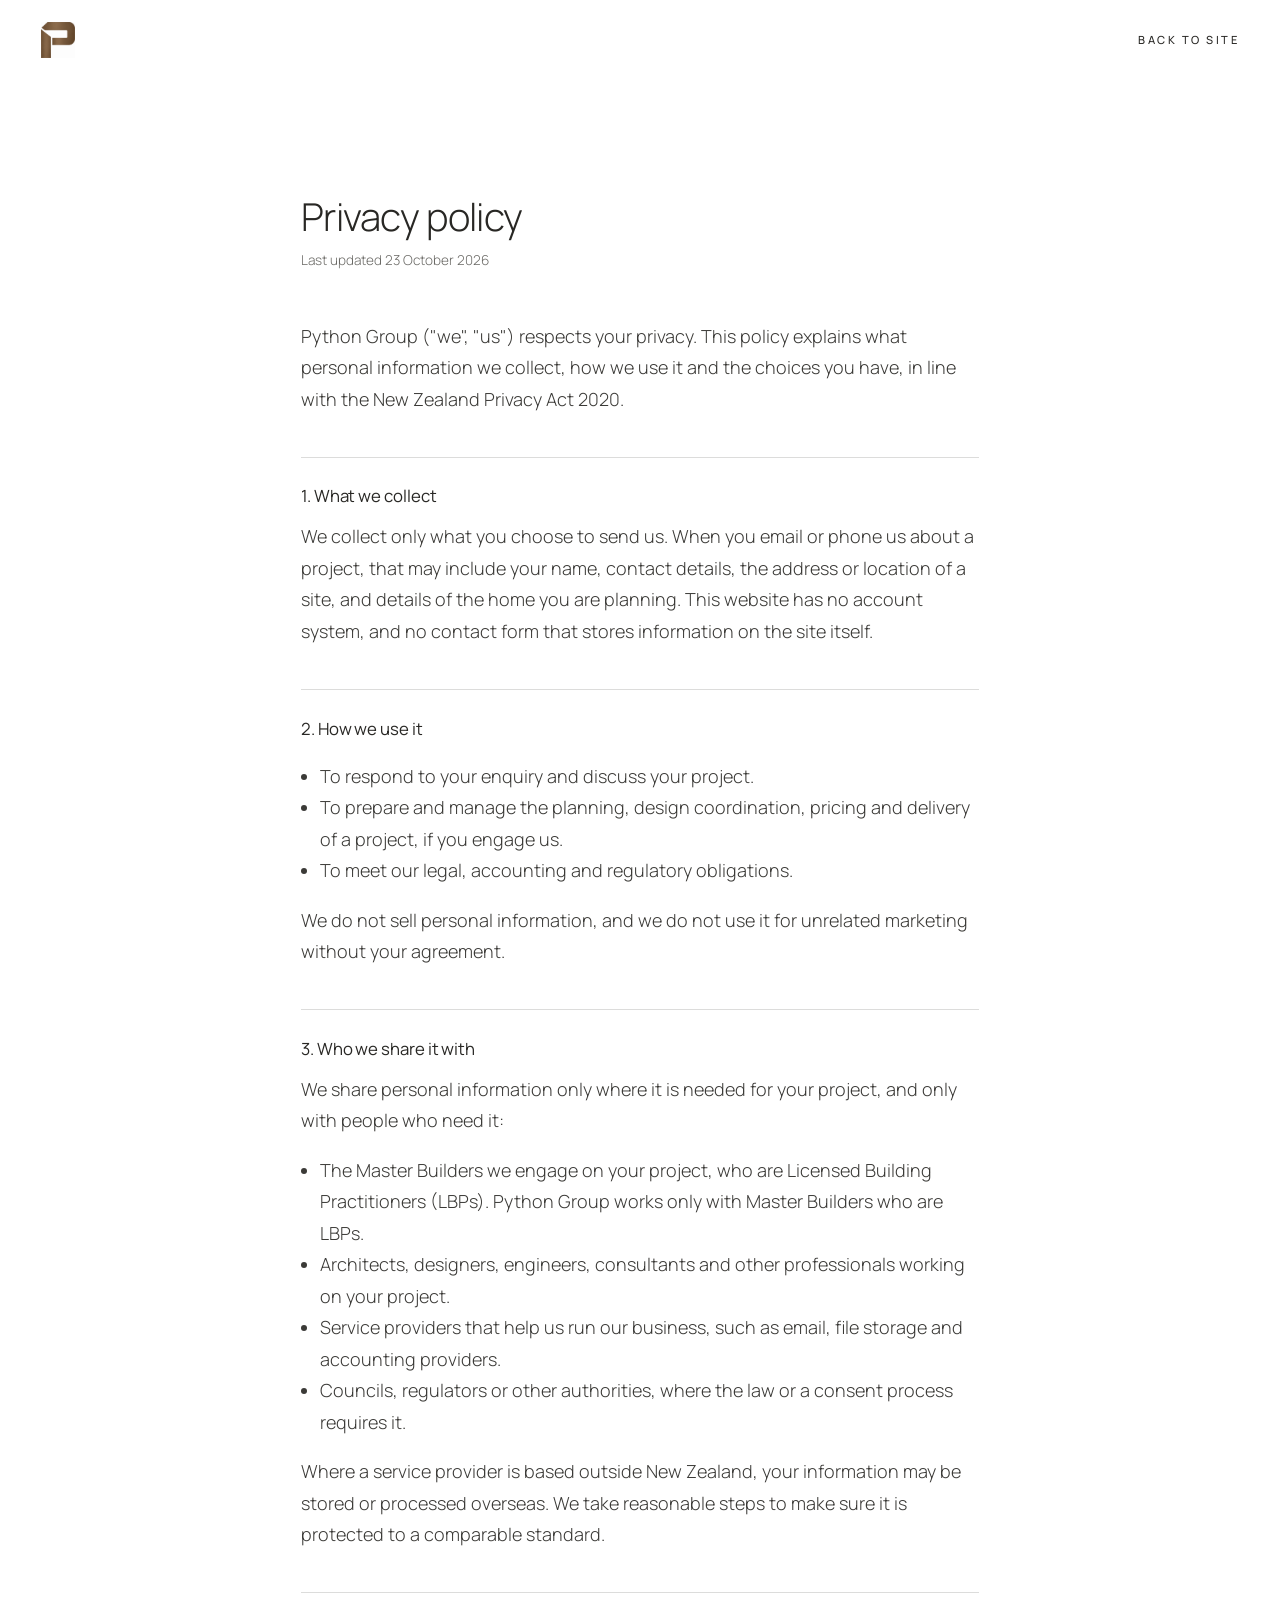
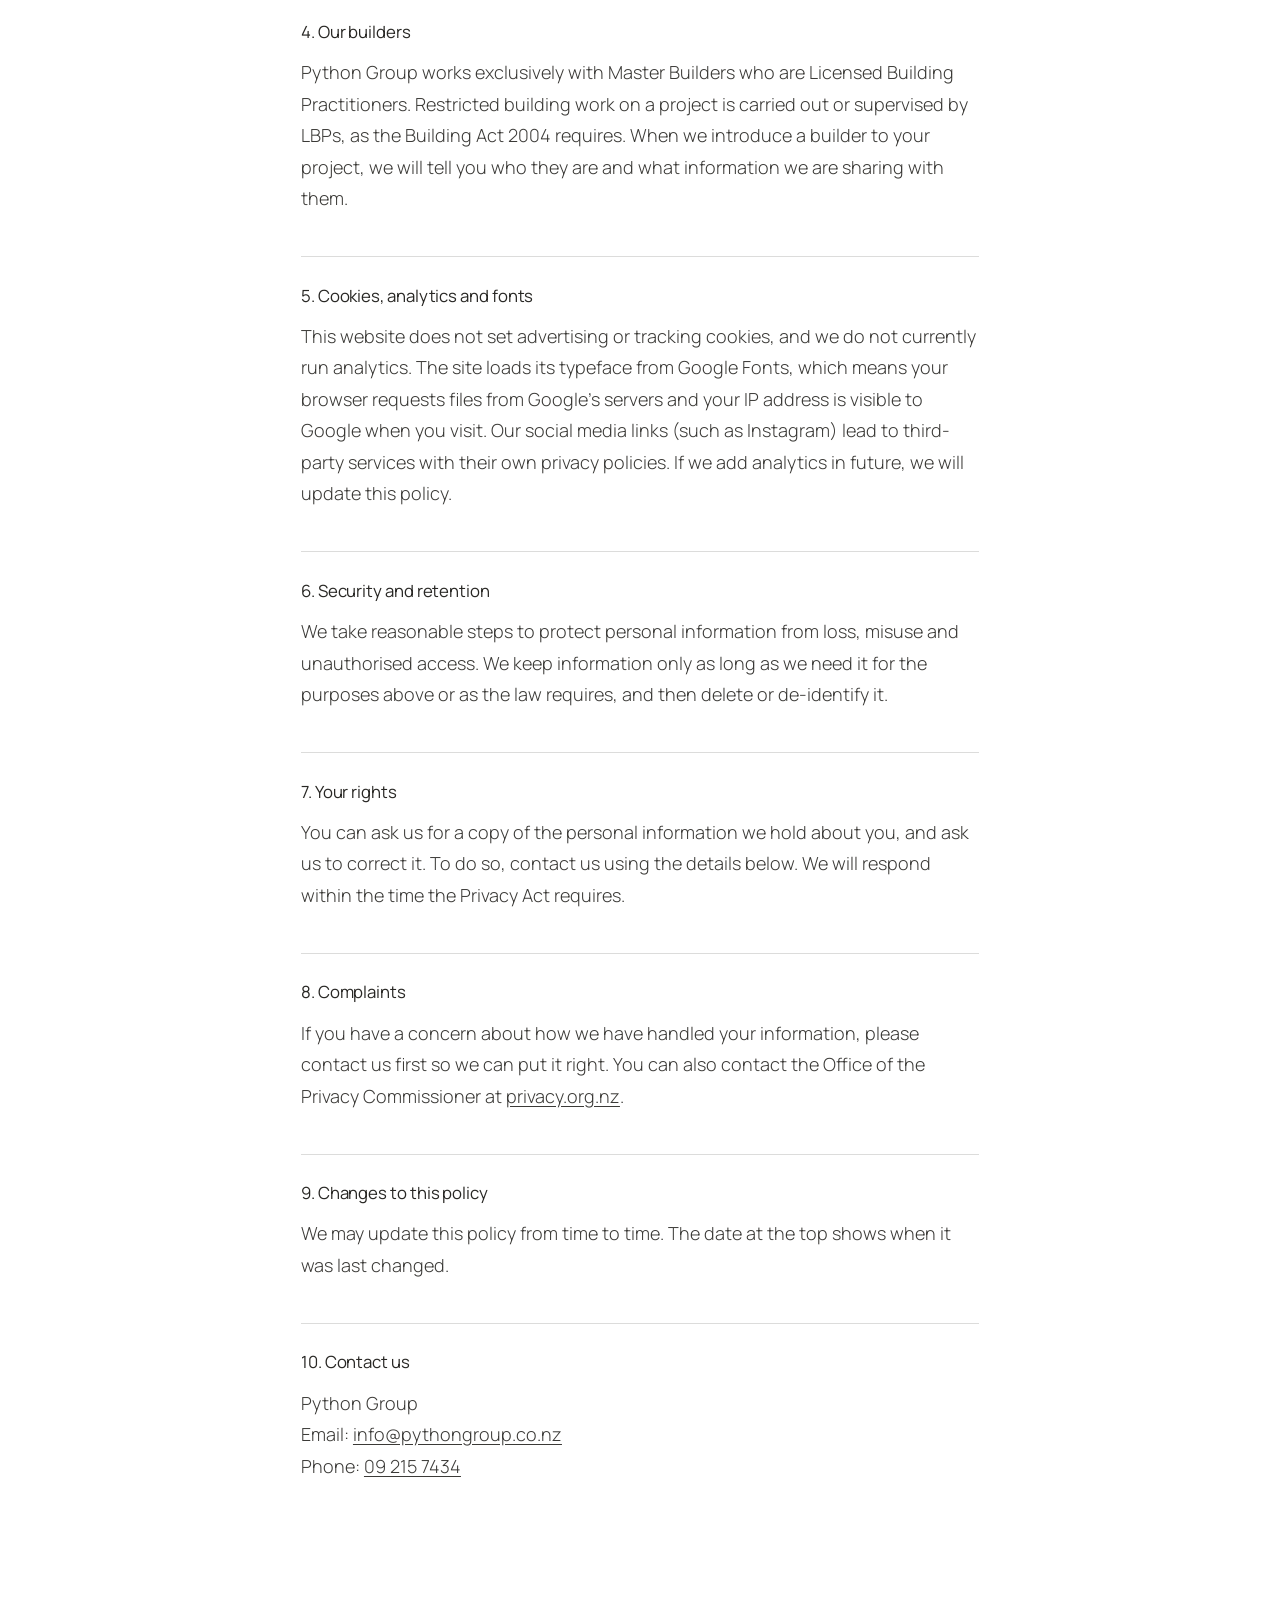
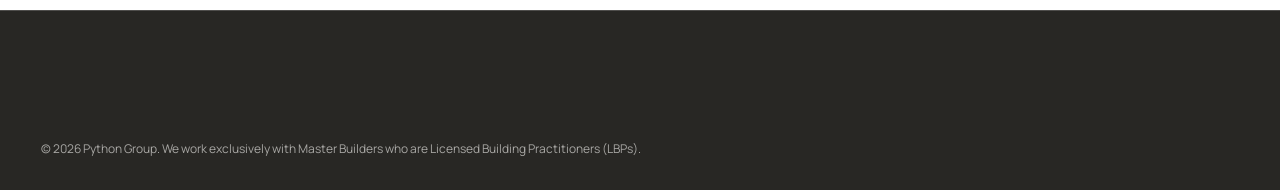
==== privacy.html @ bf7c06e8 "Add files via upload" ====
<!doctype html>
<html lang="en-NZ">
<head>
  <meta charset="utf-8">
  <meta name="viewport" content="width=device-width, initial-scale=1">
  <title>Privacy policy | Python Group</title>
  <meta name="description" content="How Python Group collects, uses and protects personal information.">
  <meta name="robots" content="index, follow">
  <link rel="canonical" href="https://pythongroup.co.nz/privacy">
  <link rel="icon" href="favicon.png">
  <link rel="preconnect" href="https://fonts.googleapis.com">
  <link rel="preconnect" href="https://fonts.gstatic.com" crossorigin>
  <link rel="stylesheet" href="https://fonts.googleapis.com/css2?family=Manrope:wght@300;400;500&display=swap">
  <link rel="stylesheet" href="styles.css">
</head>
<body>
  <header class="legal-head">
    <a href="/" aria-label="Python Group, home"><img src="symbol.png" alt="" width="360" height="382"></a>
    <a href="/">Back to site</a>
  </header>
  <main class="legal" id="main">
    <h1>Privacy policy</h1>
    <p class="legal__meta">Last updated 23 October 2026</p>

    <p>Python Group ("we", "us") respects your privacy. This policy explains what personal information we collect, how we use it and the choices you have, in line with the New Zealand Privacy Act 2020.</p>

    <h2>1. What we collect</h2>
    <p>We collect only what you choose to send us. When you email or phone us about a project, that may include your name, contact details, the address or location of a site, and details of the home you are planning. This website has no account system, and no contact form that stores information on the site itself.</p>

    <h2>2. How we use it</h2>
    <ul>
      <li>To respond to your enquiry and discuss your project.</li>
      <li>To prepare and manage the planning, design coordination, pricing and delivery of a project, if you engage us.</li>
      <li>To meet our legal, accounting and regulatory obligations.</li>
    </ul>
    <p>We do not sell personal information, and we do not use it for unrelated marketing without your agreement.</p>

    <h2>3. Who we share it with</h2>
    <p>We share personal information only where it is needed for your project, and only with people who need it:</p>
    <ul>
      <li>The Master Builders we engage on your project, who are Licensed Building Practitioners (LBPs). Python Group works only with Master Builders who are LBPs.</li>
      <li>Architects, designers, engineers, consultants and other professionals working on your project.</li>
      <li>Service providers that help us run our business, such as email, file storage and accounting providers.</li>
      <li>Councils, regulators or other authorities, where the law or a consent process requires it.</li>
    </ul>
    <p>Where a service provider is based outside New Zealand, your information may be stored or processed overseas. We take reasonable steps to make sure it is protected to a comparable standard.</p>

    <h2>4. Our builders</h2>
    <p>Python Group works exclusively with Master Builders who are Licensed Building Practitioners. Restricted building work on a project is carried out or supervised by LBPs, as the Building Act 2004 requires. When we introduce a builder to your project, we will tell you who they are and what information we are sharing with them.</p>

    <h2>5. Cookies, analytics and fonts</h2>
    <p>This website does not set advertising or tracking cookies, and we do not currently run analytics. The site loads its typeface from Google Fonts, which means your browser requests files from Google's servers and your IP address is visible to Google when you visit. Our social media links (such as Instagram) lead to third-party services with their own privacy policies. If we add analytics in future, we will update this policy.</p>

    <h2>6. Security and retention</h2>
    <p>We take reasonable steps to protect personal information from loss, misuse and unauthorised access. We keep information only as long as we need it for the purposes above or as the law requires, and then delete or de-identify it.</p>

    <h2>7. Your rights</h2>
    <p>You can ask us for a copy of the personal information we hold about you, and ask us to correct it. To do so, contact us using the details below. We will respond within the time the Privacy Act requires.</p>

    <h2>8. Complaints</h2>
    <p>If you have a concern about how we have handled your information, please contact us first so we can put it right. You can also contact the Office of the Privacy Commissioner at <a href="https://www.privacy.org.nz" rel="noopener">privacy.org.nz</a>.</p>

    <h2>9. Changes to this policy</h2>
    <p>We may update this policy from time to time. The date at the top shows when it was last changed.</p>

    <h2>10. Contact us</h2>
    <p>Python Group<br>Email: <a href="mailto:info@pythongroup.co.nz">info@pythongroup.co.nz</a><br>Phone: <a href="tel:+6492157434">09 215 7434</a></p>
  </main>
  <footer class="site-footer dark">
    <div class="wrap">
      <p class="site-footer__legal" style="border-top:0">© 2026 Python Group. We work exclusively with Master Builders who are Licensed Building Practitioners (LBPs).</p>
    </div>
  </footer>
</body>
</html>
---- styles.css ----
/* ==========================================================================
   Python Group — homepage
   Art direction: white gallery mat, hairline architecture, bronze used sparingly,
   charcoal for the dark passages. One family (Manrope), three weights.
   ========================================================================== */

/* 1. Tokens ---------------------------------------------------------------- */
@property --intro-s { syntax: '<number>'; inherits: true; initial-value: 1; }

:root {
  --bronze: #765B40;
  --white: #FFFFFF;
  --charcoal: #282724;
  --grey: #A8A7A4;            /* decoration + text on charcoal only */
  --ink-2: #6A6965;           /* secondary text on white (5.4:1) */
  --ink-3: #8D8C88;           /* large inactive type on white (3.4:1) */
  --hair: rgba(40, 39, 36, .16);
  --hair-dark: rgba(255, 255, 255, .18);

  --font: 'Manrope', Arial, 'Helvetica Neue', sans-serif;

  --g: clamp(20px, 3.2vw, 56px);          /* page gutter */
  --cg: clamp(12px, 1.6vw, 28px);         /* column gap */
  --hh: 72px;                             /* header height */
  --sec: clamp(96px, 14vw, 220px);        /* section rhythm */

  --ease: cubic-bezier(.16, .84, .24, 1);
  --ease-io: cubic-bezier(.76, 0, .24, 1);
}

@media (max-width: 720px) { :root { --hh: 64px; } }

/* 2. Base ------------------------------------------------------------------ */
*, *::before, *::after { box-sizing: border-box; }
html { -webkit-text-size-adjust: 100%; scroll-padding-top: var(--hh); }
@media (prefers-reduced-motion: no-preference) { html { scroll-behavior: smooth; } }
html.menu-open, html.intro-lock { overflow: hidden; }

body {
  margin: 0;
  background: var(--white);
  color: var(--charcoal);
  font-family: var(--font);
  font-weight: 400;
  font-size: clamp(16px, 1.05vw + 8px, 18px);
  line-height: 1.6;
  -webkit-font-smoothing: antialiased;
  text-rendering: optimizeLegibility;
  overflow-x: hidden;
}

img { display: block; max-width: 100%; height: auto; }
a { color: inherit; text-decoration: none; }
h1, h2, h3, p, ol, dl, dd, figure { margin: 0; padding: 0; }
ol { list-style: none; }
button { font: inherit; color: inherit; background: none; border: 0; padding: 0; cursor: pointer; }

:focus-visible { outline: 2px solid var(--bronze); outline-offset: 4px; }
.dark :focus-visible, .menu :focus-visible, .intro :focus-visible { outline-color: var(--white); }

.skip {
  position: fixed; left: var(--g); top: -80px; z-index: 300;
  background: var(--charcoal); color: var(--white); padding: .7rem 1rem; font-size: .85rem;
}
.skip:focus { top: 12px; }

.wrap { padding-inline: var(--g); }
.grid { display: grid; grid-template-columns: repeat(12, minmax(0, 1fr)); column-gap: var(--cg); }

.dark { background: var(--charcoal); color: var(--white); }

/* 3. Type ------------------------------------------------------------------ */
.label {
  font-size: .7rem; font-weight: 500; letter-spacing: .24em; text-transform: uppercase;
  color: var(--ink-2); display: flex; gap: 1.1em; align-items: baseline;
}
.label span { color: var(--bronze); }
.dark .label { color: var(--grey); }
.dark .label span { color: var(--white); }

.display {
  font-weight: 300; letter-spacing: -.018em; line-height: 1.14;
  font-size: clamp(1.7rem, 2.7vw, 3rem);
}
.display--sm { font-size: clamp(1.45rem, 2.1vw, 2.3rem); line-height: 1.18; letter-spacing: -.014em; }
.display--xl { font-size: clamp(2rem, 3.8vw, 4.2rem); line-height: 1.08; letter-spacing: -.02em; }

/* Masked line reveal. Lines are authored in markup for considered breaks. */
.ln { display: block; overflow: hidden; padding-bottom: .14em; margin-bottom: -.14em; }
.ln > span { display: block; }
.ln--indent { padding-left: clamp(0px, 7vw, 8.5rem); }

.link-quiet, .link-arrow {
  font-size: .7rem; font-weight: 500; letter-spacing: .22em; text-transform: uppercase;
  background: linear-gradient(currentColor, currentColor) 0 100% / 0 1px no-repeat;
  padding-bottom: .35em; transition: background-size .6s var(--ease);
}
.link-quiet:hover, .link-arrow:hover { background-size: 100% 1px; }
.link-arrow::after { content: '\2192'; margin-left: .9em; display: inline-block; transition: transform .5s var(--ease); }
.link-arrow:hover::after { transform: translateX(6px); }

/* Placeholders: unmistakable, easy to find and remove */
.ph { font-size: .8rem; line-height: 1.5; color: var(--bronze); }
.ph b {
  font-size: .62rem; font-weight: 500; letter-spacing: .16em; text-transform: uppercase;
  border: 1px dashed currentColor; padding: .15em .55em; margin-right: .7em; white-space: nowrap;
}
.dark .ph { color: var(--grey); }

/* 4. Opening sequence ------------------------------------------------------ */
.intro { display: none; }
.is-intro .intro {
  display: grid; place-items: center; position: fixed; inset: 0; z-index: 200;
  background: var(--white); clip-path: inset(0);
}
.intro__mark {
  height: clamp(64px, 9vw, 96px); width: auto; mix-blend-mode: multiply;
  opacity: 0; transform: translateY(14px);
  animation: intro-in 1.1s .15s var(--ease) forwards;
}
.intro__line {
  position: absolute; left: 50%; top: calc(50% + clamp(62px, 7vw, 88px));
  width: min(180px, 34vw); height: 1px; background: var(--bronze);
  transform: translateX(-50%) scaleX(0);
  animation: intro-line 1.3s .35s var(--ease-io) forwards;
}
.intro.is-leaving { clip-path: inset(0 0 100% 0); transition: clip-path 1.15s var(--ease-io); }
@keyframes intro-in { to { opacity: 1; transform: none; } }
@keyframes intro-line { to { transform: translateX(-50%) scaleX(1); } }

/* 5. Header + menu --------------------------------------------------------- */
.site-header {
  position: fixed; inset: 0 0 auto 0; z-index: 100; height: var(--hh);
  display: grid; grid-template-columns: auto 1fr auto; align-items: center; column-gap: clamp(20px, 3vw, 48px);
  padding-inline: var(--g); background: var(--white);
  border-bottom: 1px solid transparent;
  transition: transform .7s var(--ease), border-color .4s;
}
.site-header.is-scrolled { border-bottom-color: var(--hair); }
.site-header.is-hidden { transform: translateY(-100%); }
.has-motion:not(.hero-ready) .site-header { transform: translateY(-100%); }

.site-header__brand img { height: 36px; width: auto; mix-blend-mode: multiply; }
.site-header__descriptor {
  font-size: .7rem; font-weight: 500; letter-spacing: .24em; text-transform: uppercase; color: var(--ink-2);
}
.site-header__actions { display: flex; align-items: center; gap: clamp(20px, 3vw, 44px); }

.menu-toggle { display: inline-flex; align-items: center; gap: .9rem; padding: .6rem 0; }
.menu-toggle__label { font-size: .7rem; font-weight: 500; letter-spacing: .24em; text-transform: uppercase; }
.menu-toggle__bars { position: relative; width: 26px; height: 10px; }
.menu-toggle__bars i {
  position: absolute; left: 0; width: 100%; height: 1px; background: currentColor;
  transition: transform .6s var(--ease), top .6s var(--ease);
}
.menu-toggle__bars i:first-child { top: 0; }
.menu-toggle__bars i:last-child { top: 9px; }
.menu-open .menu-toggle__bars i:first-child { top: 4px; transform: rotate(45deg); }
.menu-open .menu-toggle__bars i:last-child { top: 4px; transform: rotate(-45deg); }

@media (max-width: 720px) {
  .site-header { grid-template-columns: 1fr auto; }
  .site-header__descriptor { display: none; }
  .site-header__brand img { height: 32px; }
}
@media (max-width: 440px) { .site-header__actions .link-quiet { display: none; } }

.menu {
  position: fixed; inset: var(--hh) 0 0 0; z-index: 90;
  background: var(--charcoal); color: var(--white);
  clip-path: inset(0 0 100% 0); visibility: hidden;
  transition: clip-path .95s var(--ease-io), visibility 0s .95s;
  overflow-y: auto;
}
.menu-open .menu { clip-path: inset(0); visibility: visible; transition: clip-path .95s var(--ease-io), visibility 0s; }
.menu__inner {
  min-height: 100%; padding: clamp(28px, 6vh, 72px) var(--g) clamp(28px, 5vh, 56px);
  display: grid; grid-template-columns: minmax(0, 1fr); column-gap: clamp(32px, 6vw, 120px);
}
.menu__main { display: flex; flex-direction: column; justify-content: space-between; gap: 3rem; min-height: 100%; }
.menu__preview { display: none; }
@media (min-width: 900px) {
  .menu__inner { grid-template-columns: minmax(0, 1.5fr) minmax(0, .8fr); }
  .menu__preview {
    display: block; position: sticky; top: 0; align-self: start; overflow: hidden; background: #1d1c1a;
    height: min(calc(100svh - var(--hh) - 8rem), 640px); margin-top: .4rem;
  }
  .menu__preview img {
    position: absolute; inset: 0; width: 100%; height: 100%; object-fit: cover;
    clip-path: inset(0 0 100% 0); transform: scale(1.14);
    transition: clip-path 1s var(--ease-io), transform 1.6s var(--ease);
  }
  .menu__preview img.is-active { clip-path: inset(0); transform: scale(1); z-index: 1; }
  .menu__nav a { transition: transform .9s var(--ease), color .4s, padding-left .6s var(--ease), opacity .4s; }
  .menu__nav:hover a:not(:hover):not(:focus-visible) { opacity: .38; }
}
.menu__nav li { overflow: hidden; border-top: 1px solid var(--hair-dark); }
.menu__nav li:last-child { border-bottom: 1px solid var(--hair-dark); }
.menu__nav a {
  display: flex; align-items: baseline; gap: clamp(16px, 3vw, 48px);
  font-weight: 300; letter-spacing: -.015em; line-height: 1.2;
  font-size: clamp(1.35rem, 2.5vw, 2.5rem); padding: .32em 0;
  transform: translateY(105%); transition: transform .9s var(--ease), color .4s, padding-left .6s var(--ease);
}
.menu-open .menu__nav a { transform: none; }
.menu-open .menu__nav li:nth-child(1) a { transition-delay: .25s, 0s, 0s; }
.menu-open .menu__nav li:nth-child(2) a { transition-delay: .31s, 0s, 0s; }
.menu-open .menu__nav li:nth-child(3) a { transition-delay: .37s, 0s, 0s; }
.menu-open .menu__nav li:nth-child(4) a { transition-delay: .43s, 0s, 0s; }
.menu-open .menu__nav li:nth-child(5) a { transition-delay: .49s, 0s, 0s; }
.menu-open .menu__nav li:nth-child(6) a { transition-delay: .55s, 0s, 0s; }
.menu__nav a span { font-size: .7rem; letter-spacing: .24em; color: var(--grey); font-weight: 500; min-width: 2.4em; }
@media (hover: hover) {
  .menu__nav a:hover { padding-left: clamp(8px, 1.5vw, 24px); }
}
.menu__foot { display: flex; justify-content: space-between; align-items: flex-end; gap: 2rem; flex-wrap: wrap; }
.menu__tag { font-weight: 400; font-size: 1.1rem; letter-spacing: -.01em; }
.menu__meta { font-size: .85rem; color: var(--grey); }

/* 6. Hero ------------------------------------------------------------------ */
.hero { position: relative; height: 100svh; min-height: 560px; }
.hero__frame {
  --in: var(--g);
  position: absolute; inset: var(--hh) 0 0 0; overflow: hidden;
  clip-path: inset(var(--in));
  background: var(--charcoal);
}
.has-motion:not(.hero-ready) .hero__frame { clip-path: inset(calc(var(--in) + 14svh) var(--in) var(--in)); }
.has-motion:not(.hero-settled) .hero__frame { transition: clip-path 1.9s var(--ease-io); }

.hero__media { position: absolute; inset: -6% 0; }
.hero__media img {
  width: 100%; height: 100%; object-fit: cover; object-position: 50% 50%;
  transform: translate3d(var(--mx, 0px), calc(var(--ty, 0px) + var(--my, 0px)), 0) scale(calc(var(--sc, 1.04) * var(--intro-s)));
  will-change: transform;
}
html { --intro-s: 1; }
html.has-motion:not(.hero-ready) { --intro-s: 1.18; }
html.has-motion { transition: --intro-s 3s var(--ease); }

.hero__shade {
  position: absolute; inset: 0; pointer-events: none;
  background: linear-gradient(to top, rgba(26, 25, 23, .62) 0%, rgba(26, 25, 23, .22) 38%, rgba(26, 25, 23, 0) 62%);
}
.hero__content {
  position: absolute; z-index: 2; color: var(--white);
  left: calc(var(--g) + clamp(20px, 3vw, 48px)); right: calc(var(--g) + clamp(20px, 3vw, 48px));
  bottom: calc(var(--g) + clamp(20px, 3.4vw, 52px));
  display: flex; justify-content: space-between; align-items: flex-end; gap: 2rem;
}
.hero__title {
  font-weight: 300; letter-spacing: -.02em; line-height: 1.08;
  font-size: clamp(1.9rem, 3.7vw, 4.1rem);
}
.hero__title .ln--indent { padding-left: clamp(0px, 4vw, 5rem); }
.hero__aside { font-size: .82rem; line-height: 1.55; text-align: right; flex: none; max-width: 22ch; padding-bottom: .6rem; }
.hero__note { margin-top: .6rem; font-size: .68rem; letter-spacing: .14em; text-transform: uppercase; opacity: .7; font-weight: 500; }
.hero__scroll { display: block; width: 1px; height: 54px; margin: 1.4rem 0 0 auto; background: rgba(255, 255, 255, .35); position: relative; overflow: hidden; }
.hero__scroll::after { content: ''; position: absolute; inset: 0; background: var(--white); transform: translateY(-100%); animation: scroll-cue 2.4s var(--ease-io) infinite; }
@keyframes scroll-cue { 0% { transform: translateY(-100%); } 55% { transform: translateY(0); } 100% { transform: translateY(100%); } }

.has-motion .hero__title .ln > span { transform: translateY(112%); transition: transform 1.3s var(--ease) calc(.55s + var(--i, 0) * .14s); }
.has-motion.hero-ready .hero__title .ln > span { transform: none; }
.has-motion .hero__aside { opacity: 0; transform: translateY(14px); }
.has-motion.hero-ready .hero__aside { opacity: 1; transform: none; transition: opacity 1.2s 1.3s var(--ease), transform 1.2s 1.3s var(--ease); }

@media (max-width: 720px) {
  .hero__content { flex-direction: column; align-items: flex-start; gap: 1.4rem; }
  .hero__aside { text-align: left; max-width: none; padding: 0; }
  .hero__scroll { display: none; }
  .hero__media img { object-position: 12% 50%; }
  .hero__title { font-size: clamp(1.9rem, 8vw, 2.9rem); }
  .hero__title .ln--indent { padding-left: 1.1em; }
}

/* 7. Statement ------------------------------------------------------------- */
.statement { padding-block: var(--sec) calc(var(--sec) * .55); }
.statement__label { grid-column: 1 / 4; padding-top: .9rem; }
.statement__text {
  grid-column: 4 / 13;
  font-weight: 300; letter-spacing: -.012em; line-height: 1.34;
  font-size: clamp(1.3rem, 2.15vw, 2.4rem);
}
.statement__foot {
  grid-column: 4 / 13; margin-top: clamp(40px, 6vw, 96px);
  display: flex; justify-content: space-between; align-items: flex-end; gap: 2rem;
  border-top: 1px solid var(--hair); padding-top: 1.6rem;
  font-size: .95rem; color: var(--ink-2);
}
.has-motion .statement__text .w { opacity: .14; transition: opacity .5s var(--ease); }
.has-motion .statement__text .w.on { opacity: 1; }

@media (max-width: 899px) {
  .statement__label, .statement__text, .statement__foot { grid-column: 1 / -1; }
  .statement__label { margin-bottom: 2rem; }
}

/* 8. Principles ------------------------------------------------------------ */
.principles { padding-bottom: var(--sec); }
.principles__list { grid-column: 1 / 7; }
.principles__media { grid-column: 8 / 13; }

.pr { min-height: 72svh; display: flex; flex-direction: column; justify-content: center; border-top: 1px solid var(--hair); padding-block: 3rem; }
.pr:last-child { border-bottom: 1px solid var(--hair); }
.pr__n { font-size: .7rem; font-weight: 500; letter-spacing: .24em; color: var(--bronze); margin-bottom: 1.4rem; }
.pr__title {
  font-weight: 300; letter-spacing: -.015em; line-height: 1.2; font-size: clamp(1.35rem, 2.1vw, 2.3rem);
  transition: color .7s var(--ease);
}
.js .pr .pr__title { color: var(--ink-3); }
.js .pr.is-active .pr__title { color: var(--charcoal); }
.pr__copy { margin-top: 1.4rem; max-width: 34ch; color: var(--ink-2); }
.pr__inline { display: none; }

.principles__sticky {
  position: sticky; top: calc(var(--hh) + var(--g));
  height: calc(100svh - var(--hh) - var(--g) * 2); min-height: 420px;
  display: flex; flex-direction: column; gap: 1rem;
}
.principles__stack { position: relative; flex: 1; overflow: hidden; background: var(--charcoal); }
.principles__stack img {
  position: absolute; inset: 0; width: 100%; height: 100%; object-fit: cover;
  clip-path: inset(0 0 100% 0); transform: scale(1.12);
  transition: clip-path 1.2s var(--ease-io), transform 1.8s var(--ease);
}
.principles__stack img.is-active { clip-path: inset(0); transform: scale(1); z-index: 1; }
.principles__stack img[data-pr-img="0"] { object-position: 52% 50%; }
.principles__cap { font-size: .72rem; letter-spacing: .16em; font-weight: 500; text-transform: uppercase; color: var(--ink-2); display: flex; justify-content: space-between; }
.principles__cap em { font-style: normal; letter-spacing: .14em; }
.principles__cap b { font-weight: 500; }
.principles__cap span { color: var(--bronze); }

@media (max-width: 899px) {
  .principles__list { grid-column: 1 / -1; }
  .principles__media { display: none; }
  .pr { min-height: 0; padding-block: 2.4rem 2.8rem; }
  .js .pr .pr__title { color: var(--charcoal); }
  .pr__inline { display: block; margin-top: 2rem; aspect-ratio: 5 / 4; overflow: hidden; }
  .pr__inline img { width: 100%; height: 100%; object-fit: cover; }
}

/* 9. Full-bleed band ------------------------------------------------------- */
.band { position: relative; height: 100svh; min-height: 520px; overflow: hidden; background: var(--charcoal); color: var(--white); }
.band__media { position: absolute; inset: -10% 0; transform: translate3d(0, var(--ty, 0px), 0); will-change: transform; }
.band__media img { width: 100%; height: 100%; object-fit: cover; object-position: 50% 45%; }
.band__fade { position: absolute; inset: auto 0 0 0; height: 34%; background: linear-gradient(to top, var(--charcoal), rgba(40, 39, 36, 0)); pointer-events: none; }
.band::before { content: ''; position: absolute; inset: 0; background: linear-gradient(to right, rgba(26, 25, 23, .5), rgba(26, 25, 23, 0) 60%); pointer-events: none; z-index: 1; }
.band__content { position: absolute; z-index: 2; inset: auto 0 clamp(36px, 6vw, 88px) 0; display: flex; justify-content: space-between; align-items: flex-end; gap: 2rem; }
.band__line { font-weight: 300; letter-spacing: -.016em; line-height: 1.12; font-size: clamp(1.5rem, 2.7vw, 3rem); }
.band__cap { font-size: .68rem; letter-spacing: .14em; text-transform: uppercase; font-weight: 500; opacity: .75; white-space: nowrap; padding-bottom: .8rem; }
@media (max-width: 720px) { .band__content { flex-direction: column; align-items: flex-start; gap: 1rem; } .band__cap { padding: 0; } }

/* 10. Services ------------------------------------------------------------- */
.services { padding-block: calc(var(--sec) * .8) var(--sec); }
.services__head { margin-bottom: clamp(56px, 9vw, 150px); }
.services__head .label { grid-column: 1 / 4; padding-top: 1rem; }
.services__head .display { grid-column: 4 / 13; }

.services__body { align-items: start; row-gap: 5rem; }
.svc--a { grid-column: 1 / 8; }
.svc--b { grid-column: 9 / 13; margin-top: clamp(80px, 16vw, 260px); }

.svc__fig { position: relative; overflow: hidden; background: #1d1c1a; }
.svc--a .svc__fig { aspect-ratio: 5 / 4; }
.svc--b .svc__fig { aspect-ratio: 4 / 5; }
.reveal__inner { position: absolute; inset: -7% 0; transform: translate3d(0, var(--ty, 0px), 0); will-change: transform; }
.reveal__inner img { width: 100%; height: 100%; object-fit: cover; transition: transform 1.6s var(--ease); }
.svc--a .reveal__inner img { object-position: 50% 40%; }

.svc__text { margin-top: 1.8rem; max-width: 40ch; }
.svc__n { font-size: .7rem; font-weight: 500; letter-spacing: .24em; color: var(--grey); }
.svc__text h3 { margin: .9rem 0 .9rem; font-weight: 300; letter-spacing: -.012em; line-height: 1.2; font-size: clamp(1.25rem, 1.7vw, 1.8rem); }
.svc__text > p:not(.svc__n):not(.ph) { color: #D6D5D2; }
.svc__text .ph { margin-top: 1.2rem; }

@media (hover: hover) { .svc__fig:hover .reveal__inner img { transform: scale(1.045); } }

@media (max-width: 899px) {
  .services__head .label, .services__head .display { grid-column: 1 / -1; }
  .services__head .label { margin-bottom: 2rem; }
  .svc--a, .svc--b { grid-column: 1 / -1; }
  .svc--b { margin-top: 0; width: 84%; margin-left: auto; }
}

/* 11. Horizontal sequence -------------------------------------------------- */
.seq { background: var(--white); }
.seq__sticky { position: relative; }
.seq__scroller { overflow-x: auto; overscroll-behavior-x: contain; scroll-snap-type: x proximity; scroll-padding-inline: var(--g); padding-block: var(--sec); scrollbar-width: none; }
.seq__scroller::-webkit-scrollbar { display: none; }
.seq__track { display: flex; align-items: flex-end; gap: clamp(24px, 4vw, 72px); padding-inline: var(--g); width: max-content; }

.seq__intro { width: min(86vw, 560px); flex: none; align-self: center; scroll-snap-align: start; }
.seq__intro .display { margin: 2rem 0 1.8rem; font-size: clamp(1.6rem, 2.6vw, 2.9rem); }
.seq__lede { max-width: 32ch; color: var(--ink-2); }
.seq__intro .ph { margin-top: 1.8rem; max-width: 40ch; }
.seq__hint { margin-top: 2.6rem; font-size: .72rem; letter-spacing: .2em; text-transform: uppercase; font-weight: 500; display: flex; align-items: center; gap: 1rem; color: var(--ink-2); }
.seq__hint i { width: 56px; height: 1px; background: currentColor; }

.frame { --fh: clamp(300px, 60svh, 640px); flex: none; height: auto; scroll-snap-align: center; }
.frame img { height: var(--fh); width: auto; aspect-ratio: var(--ar); object-fit: cover; }
.frame--wide { --fh: clamp(150px, 28svh, 300px); align-self: center; }
.frame:nth-of-type(2) { margin-bottom: clamp(0px, 10svh, 120px); }
.frame:nth-of-type(4) { margin-bottom: clamp(0px, 14svh, 160px); }
.frame figcaption { margin-top: 1rem; display: flex; gap: 1.1rem; font-size: .85rem; color: var(--ink-2); }
.frame figcaption span { color: var(--bronze); font-weight: 500; min-width: 1.4em; }

.seq__outro { width: min(78vw, 420px); flex: none; align-self: center; scroll-snap-align: end; }
.seq__note { font-size: .9rem; color: var(--ink-2); border-top: 1px solid var(--hair); padding-top: 1.2rem; }

.seq__progress { display: none; }

/* Pinned (desktop, motion allowed): vertical scroll drives horizontal travel */
.seq.is-pinned .seq__sticky { position: sticky; top: 0; height: 100svh; overflow: hidden; display: flex; align-items: center; }
.seq.is-pinned .seq__scroller { overflow: hidden; width: 100%; padding-block: calc(var(--hh) + 2rem) 3rem; }
.seq.is-pinned .seq__track { will-change: transform; }
.seq.is-pinned .seq__progress { display: block; position: absolute; left: var(--g); right: var(--g); bottom: clamp(20px, 4svh, 40px); height: 1px; background: var(--hair); }
.seq__progress i { display: block; height: 100%; background: var(--bronze); transform-origin: left; transform: scaleX(0); }

@media (max-width: 899px) {
  .frame { --fh: clamp(280px, 52svh, 460px); }
  .frame--wide { --fh: 150px; }
  .frame:nth-of-type(2), .frame:nth-of-type(4) { margin-bottom: 0; }
  .seq__track { align-items: flex-start; }
  .seq__intro, .seq__outro { align-self: flex-start; }
}

/* 12. Work ----------------------------------------------------------------- */
.work { padding-block: calc(var(--sec) * .6) var(--sec); border-top: 1px solid var(--hair); margin-inline: var(--g); padding-inline: 0; }
.work .wrap { padding-inline: 0; }
.work .label { grid-column: 1 / 4; padding-top: .9rem; }
.work__title { grid-column: 4 / 13; }
.work__index { grid-column: 4 / 13; margin-top: clamp(48px, 7vw, 100px); }
.ph-row { display: grid; grid-template-columns: 3.4rem 1.5fr 1fr .5fr; gap: 1rem; padding: 1.3rem 0; border-top: 1px dashed rgba(118, 91, 64, .5); color: var(--bronze); font-size: .9rem; }
.ph-row:last-child { border-bottom: 1px dashed rgba(118, 91, 64, .5); }
.ph-row span:first-child { font-weight: 500; letter-spacing: .16em; font-size: .72rem; padding-top: .2rem; }
.work__note { grid-column: 4 / 11; margin-top: 2rem; color: var(--ink-2); font-size: .95rem; }
@media (max-width: 899px) {
  .work .label, .work__title, .work__index, .work__note { grid-column: 1 / -1; }
  .work .label { margin-bottom: 2rem; }
  .ph-row { grid-template-columns: 2.6rem 1fr 1fr; }
  .ph-row span:last-child { display: none; }
}

/* 13. Contact -------------------------------------------------------------- */
.contact { padding-top: calc(var(--sec) * .85); }
.contact .label { grid-column: 1 / -1; margin-bottom: clamp(32px, 5vw, 72px); }
.contact__title { grid-column: 1 / -1; }
.contact__title .ln--indent { padding-left: clamp(0px, 6vw, 8rem); }
.contact__body { grid-column: 7 / 13; margin-top: clamp(48px, 7vw, 104px); }
.contact__body > p { font-size: clamp(1rem, 1.25vw, 1.2rem); line-height: 1.6; letter-spacing: 0; font-weight: 300; color: #E7E6E3; max-width: 34ch; }

.btn {
  position: relative; display: inline-flex; align-items: center; overflow: hidden; margin-top: 2.2rem;
  border: 1px solid var(--white); padding: 1.15rem 2.1rem;
  font-size: .7rem; font-weight: 500; letter-spacing: .24em; text-transform: uppercase;
  transition: color .5s var(--ease);
}
.btn span { position: relative; z-index: 1; }
.btn::before { content: ''; position: absolute; inset: 0; background: var(--white); transform: translateY(101%); transition: transform .6s var(--ease); }
.btn:hover, .btn:focus-visible { color: var(--charcoal); }
.btn:hover::before, .btn:focus-visible::before { transform: none; }

.contact__details { margin-top: clamp(40px, 5vw, 72px); border-top: 1px solid var(--hair-dark); }
.contact__details > div { display: grid; grid-template-columns: 6rem 1fr; gap: 1rem; padding: 1rem 0; border-bottom: 1px solid var(--hair-dark); }
.contact__details dt { font-size: .72rem; letter-spacing: .2em; text-transform: uppercase; font-weight: 500; color: var(--grey); padding-top: .25rem; }

.contact__strip { position: relative; margin-top: var(--sec); width: 100%; height: max(150px, 21.75vw); overflow: hidden; }
.contact__strip img { opacity: .9; }

@media (max-width: 899px) { .contact__body { grid-column: 1 / -1; } }

/* 14. Footer --------------------------------------------------------------- */
.site-footer { border-top: 1px solid var(--hair-dark); padding-block: clamp(56px, 8vw, 120px) 2rem; }
.site-footer__grid { display: grid; grid-template-columns: 1.2fr 1.2fr 1fr; gap: 3rem var(--cg); align-items: start; }
.site-footer__logo { width: clamp(44px, 4.5vw, 64px); height: auto; }
.site-footer__col { display: flex; flex-direction: column; gap: .6rem; font-size: .9rem; color: #D6D5D2; }
.site-footer__col a { width: fit-content; background: linear-gradient(currentColor, currentColor) 0 100% / 0 1px no-repeat; transition: background-size .5s var(--ease); }
.site-footer__col a:hover { background-size: 100% 1px; }
.site-footer__tag { font-weight: 400; color: var(--white); font-size: 1.2rem; letter-spacing: -.01em; margin-bottom: .4rem; }
.site-footer__legal { grid-column: 1 / -1; padding-top: 1.6rem; border-top: 1px solid var(--hair-dark); font-size: .75rem; color: var(--grey); }
@media (max-width: 720px) { .site-footer__grid { grid-template-columns: 1fr; } }

/* 15. Scroll reveals ------------------------------------------------------- */
.has-motion [data-reveal="lines"] .ln > span { transform: translateY(112%); transition: transform 1.25s var(--ease) calc(var(--i, 0) * .12s); }
.has-motion [data-reveal="lines"].is-in .ln > span { transform: none; }

.has-motion .reveal { clip-path: inset(100% 0 0 0); transition: clip-path 1.5s var(--ease-io); }
.has-motion .reveal.is-in { clip-path: inset(0); }
.has-motion .reveal .reveal__inner img { transform: scale(1.2); }
.has-motion .reveal.is-in .reveal__inner img { transform: scale(1); }

.has-motion [data-fade] { opacity: 0; transform: translateY(26px); transition: opacity 1.1s var(--ease), transform 1.1s var(--ease); }
.has-motion [data-fade].is-in { opacity: 1; transform: none; }

/* 16. Safety net ----------------------------------------------------------- */
@media (prefers-reduced-motion: reduce) {
  *, *::before, *::after { animation-duration: .01ms !important; animation-iteration-count: 1 !important; transition-duration: .01ms !important; }
}


/* 17. Wow layer ------------------------------------------------------------ */

/* Raking light that follows the cursor across the facade; dusk deepens on scroll */
.hero__night {
  position: absolute; inset: 0; z-index: 1; pointer-events: none;
  background: linear-gradient(to bottom, rgba(18, 16, 14, .35), rgba(18, 16, 14, .92));
  opacity: calc(var(--night, 0) * .66);
}
.hero__light {
  position: absolute; z-index: 1; left: 0; top: 0; width: 76vmax; height: 76vmax; margin: -38vmax 0 0 -38vmax; pointer-events: none;
  background: radial-gradient(closest-side, rgba(255, 232, 190, 1), rgba(255, 220, 170, .5) 38%, rgba(255, 214, 160, 0) 100%);
  mix-blend-mode: overlay; opacity: 0; transform: translate3d(70%, 40%, 0);
  will-change: transform, opacity;
}
.has-motion.hero-ready .hero__light { opacity: calc(.7 + var(--night, 0) * .3); transition: opacity 1.6s 1s var(--ease); }
.hero__shade, .hero__content { z-index: 2; }
@media (pointer: coarse) {
  .has-motion.hero-ready .hero__light { animation: light-drift 16s ease-in-out infinite alternate; }
}
@keyframes light-drift { from { transform: translate3d(38vw, 36vh, 0); } to { transform: translate3d(86vw, 52vh, 0); } }

/* "Lights coming on" as the full-bleed band enters */
.band__dim { position: absolute; inset: 0; z-index: 1; background: #14110d; opacity: .5; pointer-events: none; }

/* Letter-by-letter headlines (split in JS, masked by the line) */
.wd { display: inline-block; white-space: nowrap; }
.ch { display: inline-block; }
.has-motion [data-chars] .ln > span { transform: none !important; transition: none !important; }
.has-motion [data-chars] .ch {
  transform: translate3d(0, 110%, 0);
  transition: transform 1.6s cubic-bezier(.22, 1, .36, 1) calc(var(--d, 0) * 1ms);
}
.has-motion [data-chars].is-in .ch,
.has-motion.hero-ready .hero__title[data-chars] .ch { transform: none; }

/* Magnetic controls */
[data-magnetic] { transition: transform .55s var(--ease); }
.btn[data-magnetic] { transition: transform .55s var(--ease), color .5s var(--ease); }

/* Contact details */
.contact__details dd { margin: 0; font-size: 1.05rem; font-weight: 300; letter-spacing: .01em; }
.contact__details dd a { color: var(--white); background: linear-gradient(currentColor, currentColor) 0 100% / 0 1px no-repeat; transition: background-size .6s var(--ease); padding-bottom: .15em; }
.contact__details dd a:hover, .contact__details dd a:focus-visible { background-size: 100% 1px; }

/* Process ------------------------------------------------------------------ */
.process { padding-block: var(--sec) calc(var(--sec) * .5); }
.process__label { grid-column: 1 / 4; padding-top: .9rem; }
.process__head { grid-column: 4 / 13; }
.process__lede { margin-top: 1.8rem; max-width: 46ch; color: var(--ink-2); font-weight: 300; line-height: 1.65; }
.process__list { grid-column: 4 / 13; margin-top: clamp(48px, 7vw, 110px); list-style: none; padding: 0; }
.step { display: grid; grid-template-columns: 3.4rem minmax(0, .9fr) minmax(0, 1.3fr); column-gap: var(--cg); padding-block: clamp(1.4rem, 2.4vw, 2.2rem); border-top: 1px solid var(--hair); }
.step:last-child { border-bottom: 1px solid var(--hair); }
.step__n { font-size: .7rem; font-weight: 500; letter-spacing: .24em; color: var(--bronze); padding-top: .45rem; }
.step h3 { margin: 0; font-weight: 300; letter-spacing: -.012em; line-height: 1.25; font-size: clamp(1.15rem, 1.5vw, 1.55rem); }
.step p { margin: 0; color: var(--ink-2); font-weight: 300; line-height: 1.65; max-width: 52ch; }
.process__assure { grid-column: 4 / 13; margin-top: clamp(40px, 5vw, 72px); padding: 1.6rem 0 0; }
.process__assure-t { font-size: .7rem; font-weight: 500; letter-spacing: .24em; text-transform: uppercase; color: var(--bronze); margin: 0 0 .8rem; }
.process__assure p:last-child { margin: 0; max-width: 58ch; font-weight: 300; line-height: 1.65; color: var(--charcoal); }
@media (max-width: 900px) {
  .process__label, .process__head, .process__list, .process__assure { grid-column: 1 / -1; }
  .process__label { margin-bottom: 1.4rem; }
  .step { grid-template-columns: 2.6rem 1fr; row-gap: .6rem; }
  .step p { grid-column: 2; }
}
.site-footer__lbp { margin-top: .9rem; max-width: 34ch; font-size: .82rem; line-height: 1.55; color: var(--grey); }
.site-footer__legal a { text-decoration: underline; text-underline-offset: 3px; margin-left: .6em; }

/* Privacy / legal page ------------------------------------------------------ */
.legal-head { display: flex; align-items: center; justify-content: space-between; padding: 22px var(--g); }
.legal-head img { height: 36px; width: auto; mix-blend-mode: multiply; }
.legal-head a:last-child { font-size: .7rem; font-weight: 500; letter-spacing: .22em; text-transform: uppercase; }
.legal { max-width: 760px; margin: 0 auto; padding: clamp(56px, 9vw, 130px) var(--g) clamp(72px, 10vw, 150px); }
.legal h1 { font-weight: 300; letter-spacing: -.018em; line-height: 1.15; font-size: clamp(1.8rem, 3vw, 2.8rem); margin: 0 0 .6rem; }
.legal .legal__meta { color: var(--ink-2); font-size: .85rem; margin-bottom: 3rem; }
.legal h2 { font-weight: 400; font-size: 1.05rem; letter-spacing: -.005em; margin: 2.6rem 0 .7rem; padding-top: 1.6rem; border-top: 1px solid var(--hair); }
.legal p, .legal li { font-weight: 300; line-height: 1.75; color: #3b3a37; }
.legal ul { padding-left: 1.2rem; }
.legal a { text-decoration: underline; text-underline-offset: 3px; }

/* About + Instagram */
.ig { display: inline-flex; width: 40px; height: 40px; align-items: center; justify-content: center; border: 1px solid currentColor; border-radius: 50%; opacity: .8; transition: opacity .4s var(--ease), background-color .4s var(--ease), color .4s var(--ease); margin-top: .6rem; }
.ig:hover, .ig:focus-visible { opacity: 1; background: var(--white); color: var(--charcoal); }
.site-footer__col a.ig { background-image: none; }
.menu__foot .ig { margin-top: 1.2rem; }
.about { padding-block: var(--sec) calc(var(--sec) * .6); }
.about__label { grid-column: 1 / 4; padding-top: .9rem; }
.about__body { grid-column: 4 / 13; }
.about__cols { margin-top: clamp(36px, 5vw, 72px); display: grid; grid-template-columns: repeat(3, minmax(0, 1fr)); gap: var(--cg) clamp(24px, 3vw, 48px); }
.about__cols p { margin: 0; color: var(--ink-2); font-weight: 300; line-height: 1.7; font-size: .95rem; }
.about__ig { display: inline-flex; align-items: center; gap: .9rem; margin-top: clamp(32px, 4vw, 56px); font-size: .72rem; font-weight: 500; letter-spacing: .2em; text-transform: uppercase; color: var(--bronze); }
.about__ig svg { transition: transform .5s var(--ease); }
.about__ig:hover svg { transform: scale(1.12); }
@media (max-width: 900px) {
  .about__label, .about__body { grid-column: 1 / -1; }
  .about__label { margin-bottom: 1.4rem; }
  .about__cols { grid-template-columns: 1fr; gap: 1.2rem; }
}
.ig { flex: none; }
.site-footer__col a.ig { width: 40px; min-width: 40px; height: 40px; }
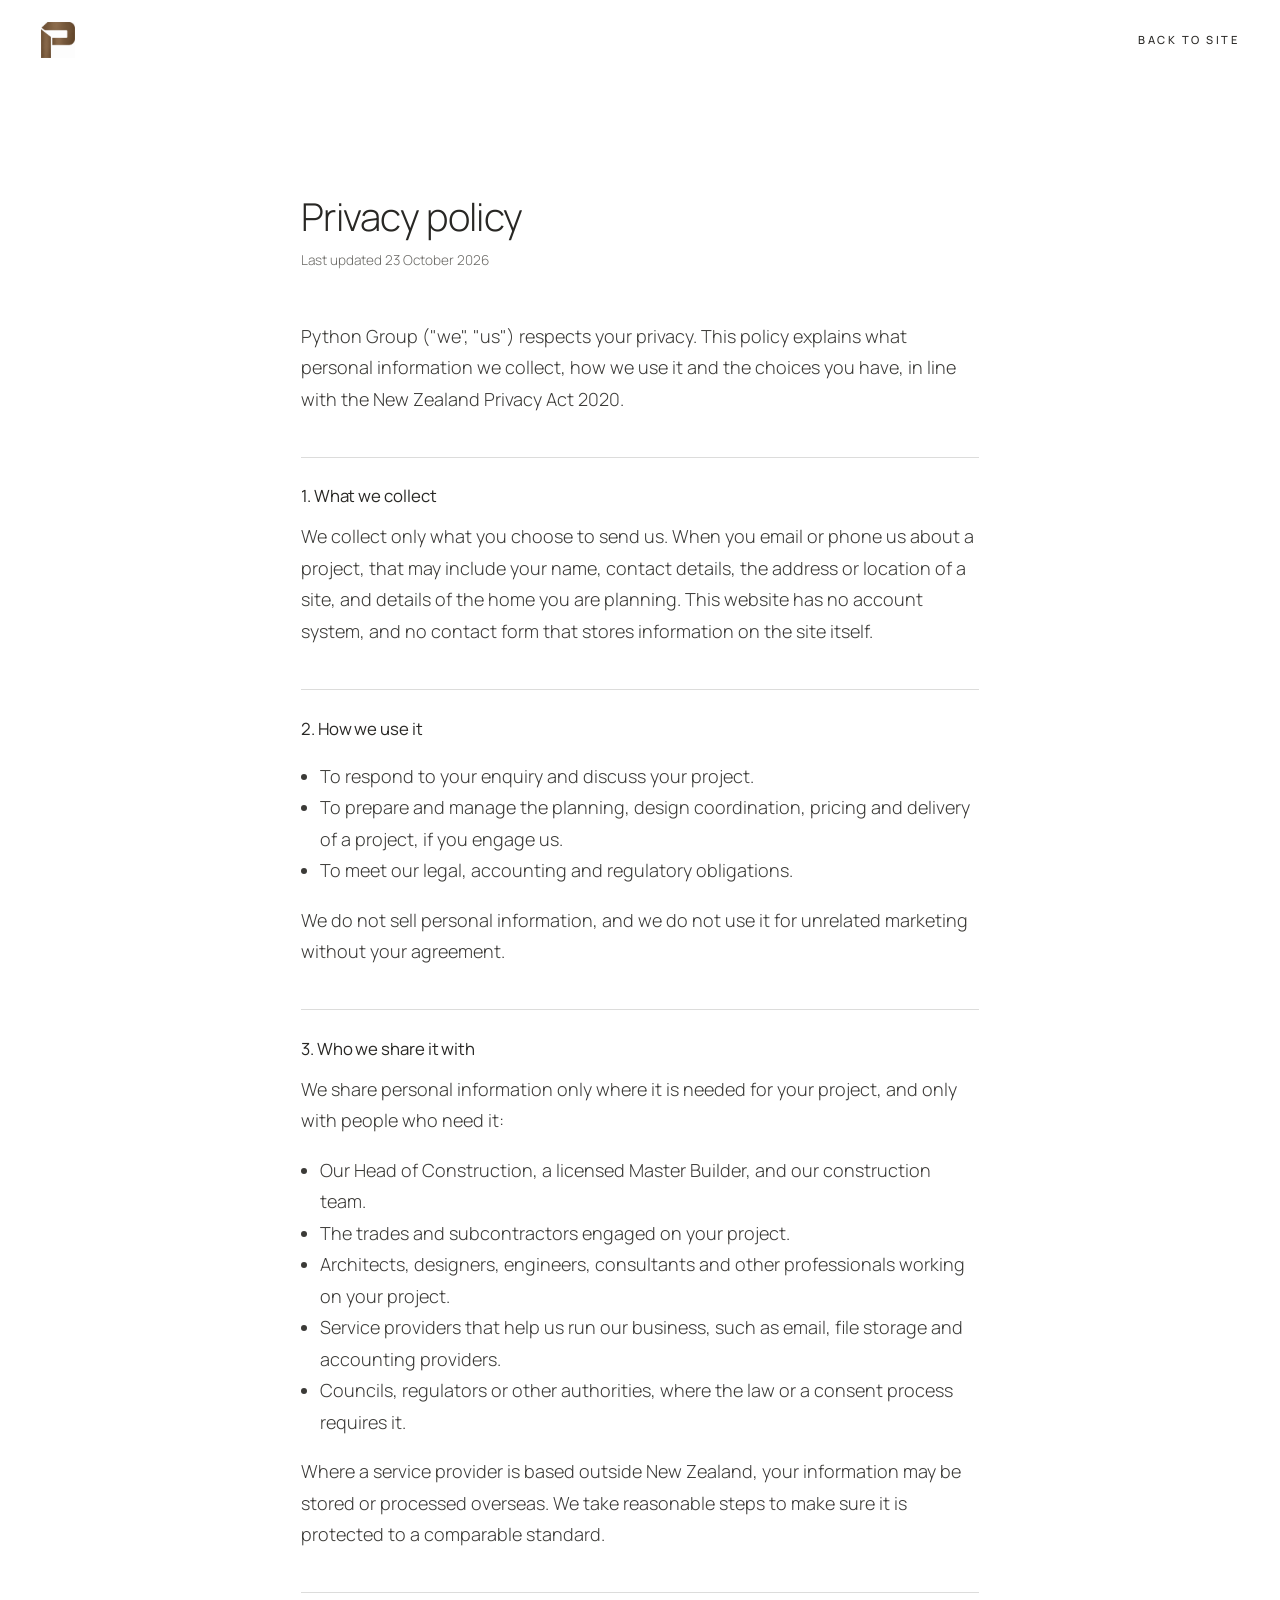
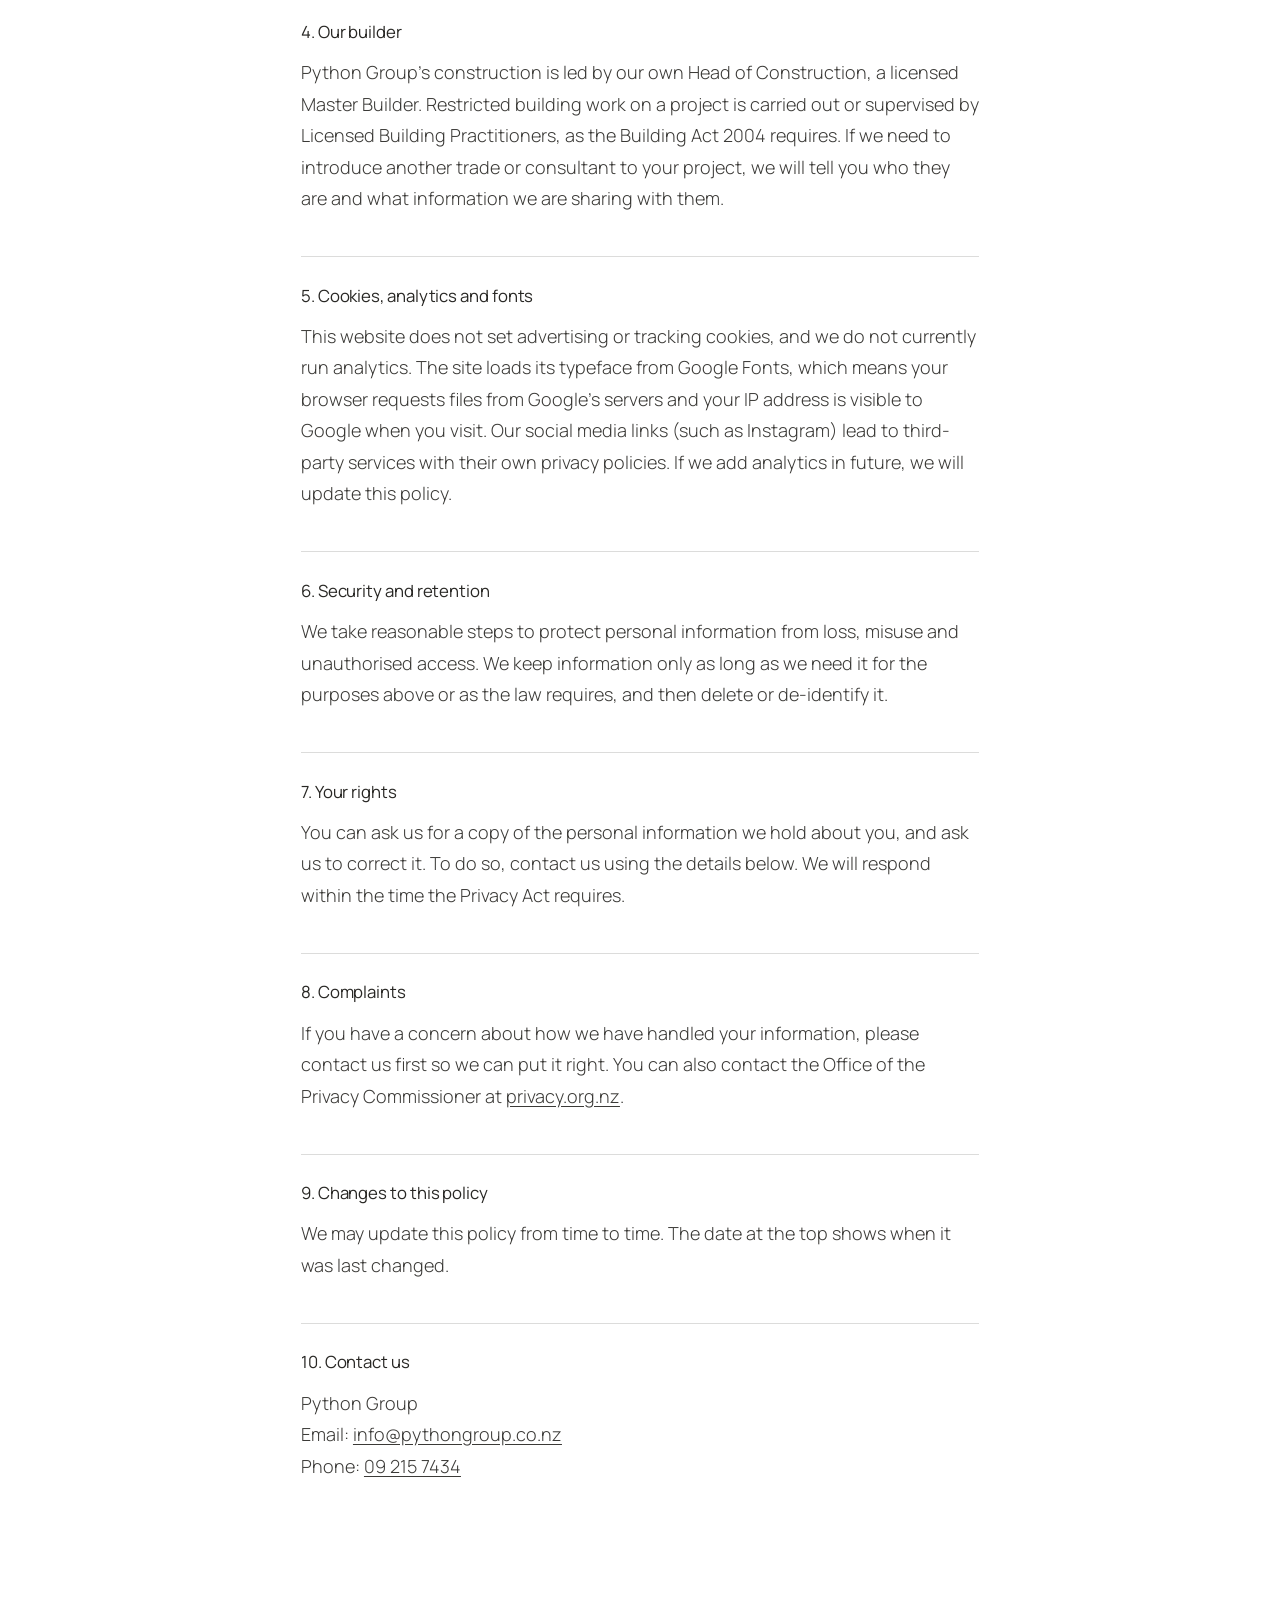
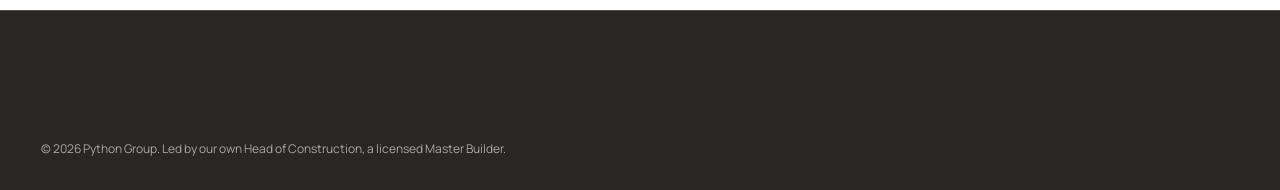
==== commit c198bf19: "Add files via upload" ====
--- a/privacy.html
+++ b/privacy.html
@@ -38,15 +38,16 @@
     <h2>3. Who we share it with</h2>
     <p>We share personal information only where it is needed for your project, and only with people who need it:</p>
     <ul>
-      <li>The Master Builders we engage on your project, who are Licensed Building Practitioners (LBPs). Python Group works only with Master Builders who are LBPs.</li>
+      <li>Our Head of Construction, a licensed Master Builder, and our construction team.</li>
+      <li>The trades and subcontractors engaged on your project.</li>
       <li>Architects, designers, engineers, consultants and other professionals working on your project.</li>
       <li>Service providers that help us run our business, such as email, file storage and accounting providers.</li>
       <li>Councils, regulators or other authorities, where the law or a consent process requires it.</li>
     </ul>
     <p>Where a service provider is based outside New Zealand, your information may be stored or processed overseas. We take reasonable steps to make sure it is protected to a comparable standard.</p>
 
-    <h2>4. Our builders</h2>
-    <p>Python Group works exclusively with Master Builders who are Licensed Building Practitioners. Restricted building work on a project is carried out or supervised by LBPs, as the Building Act 2004 requires. When we introduce a builder to your project, we will tell you who they are and what information we are sharing with them.</p>
+    <h2>4. Our builder</h2>
+    <p>Python Group's construction is led by our own Head of Construction, a licensed Master Builder. Restricted building work on a project is carried out or supervised by Licensed Building Practitioners, as the Building Act 2004 requires. If we need to introduce another trade or consultant to your project, we will tell you who they are and what information we are sharing with them.</p>
 
     <h2>5. Cookies, analytics and fonts</h2>
     <p>This website does not set advertising or tracking cookies, and we do not currently run analytics. The site loads its typeface from Google Fonts, which means your browser requests files from Google's servers and your IP address is visible to Google when you visit. Our social media links (such as Instagram) lead to third-party services with their own privacy policies. If we add analytics in future, we will update this policy.</p>
@@ -68,7 +69,7 @@
   </main>
   <footer class="site-footer dark">
     <div class="wrap">
-      <p class="site-footer__legal" style="border-top:0">© 2026 Python Group. We work exclusively with Master Builders who are Licensed Building Practitioners (LBPs).</p>
+      <p class="site-footer__legal" style="border-top:0">© 2026 Python Group. Led by our own Head of Construction, a licensed Master Builder.</p>
     </div>
   </footer>
 </body>
--- a/styles.css
+++ b/styles.css
@@ -597,3 +597,50 @@
 }
 .ig { flex: none; }
 .site-footer__col a.ig { width: 40px; min-width: 40px; height: 40px; }
+
+/* ===== Revisions ===== */
+/* Header: P centred, descriptor appears then fades away */
+.site-header { grid-template-columns: 1fr auto 1fr; }
+.site-header__brand { grid-column: 2; justify-self: center; display: block; line-height: 0; }
+.site-header__descriptor { grid-column: 1; grid-row: 1; justify-self: start; margin: 0; white-space: nowrap; }
+.site-header__actions { grid-column: 3; grid-row: 1; justify-self: end; }
+.has-motion .site-header__descriptor { opacity: 0; transform: translateX(-10px); }
+.has-motion.hero-ready .site-header__descriptor { animation: desc-cycle 6.4s cubic-bezier(.22, 1, .36, 1) 1.1s both; }
+.has-motion .site-header__brand:hover ~ .site-header__descriptor,
+.has-motion .site-header__brand:focus-visible ~ .site-header__descriptor { opacity: 1; transform: none; animation: none; transition: opacity .6s var(--ease), transform .6s var(--ease); }
+@keyframes desc-cycle {
+  0% { opacity: 0; transform: translateX(-10px); letter-spacing: .38em; }
+  16% { opacity: 1; transform: none; letter-spacing: .24em; }
+  76% { opacity: 1; transform: none; letter-spacing: .24em; }
+  100% { opacity: 0; transform: translateX(10px); letter-spacing: .24em; }
+}
+/* Enquire + Menu share one baseline */
+.site-header__actions { align-items: center; }
+.site-header__actions .link-quiet, .menu-toggle { display: inline-flex; align-items: center; height: 40px; padding: 0; line-height: 1; }
+.site-header__actions .link-quiet { background-position: 0 calc(50% + .75em); }
+.menu-toggle__label { line-height: 1; }
+.menu-toggle__bars { height: 10px; align-self: center; }
+@media (max-width: 899px) { .site-header__descriptor { display: none; } }
+
+/* Craft slider: always fits the viewport height, soft edges instead of hard crops */
+.frame { --fh: clamp(200px, calc(100svh - var(--hh) - 13rem), 600px); }
+.frame--wide { --fh: clamp(110px, calc((100svh - var(--hh) - 13rem) * .5), 280px); }
+.frame:nth-of-type(2) { margin-bottom: clamp(0px, 6svh, 90px); }
+.frame:nth-of-type(4) { margin-bottom: clamp(0px, 8svh, 110px); }
+.seq.is-pinned .seq__scroller { padding-block: calc(var(--hh) + 1.5rem) 4rem; -webkit-mask-image: linear-gradient(90deg, transparent 0, #000 3.5%, #000 96.5%, transparent 100%); mask-image: linear-gradient(90deg, transparent 0, #000 3.5%, #000 96.5%, transparent 100%); }
+@media (max-width: 899px) { .frame { --fh: clamp(260px, 52svh, 440px); } .frame--wide { --fh: 150px; } }
+
+/* About: one cohesive block */
+.about__text { margin-top: clamp(32px, 4vw, 56px); max-width: 62ch; }
+.about__text p { margin: 0 0 1.4rem; color: var(--ink-2); font-weight: 300; line-height: 1.8; font-size: 1.05rem; }
+.about__text p:last-child { margin-bottom: 0; }
+
+/* Footer: links beside the logo, copy to the right */
+.site-footer__grid { grid-template-columns: auto auto 1fr; column-gap: clamp(40px, 7vw, 120px); }
+.site-footer__about { justify-self: end; text-align: right; align-items: flex-end; }
+.site-footer__about .site-footer__lbp { margin-left: auto; }
+@media (max-width: 720px) {
+  .site-footer__grid { grid-template-columns: 1fr; }
+  .site-footer__about { justify-self: start; text-align: left; align-items: flex-start; }
+  .site-footer__about .site-footer__lbp { margin-left: 0; }
+}
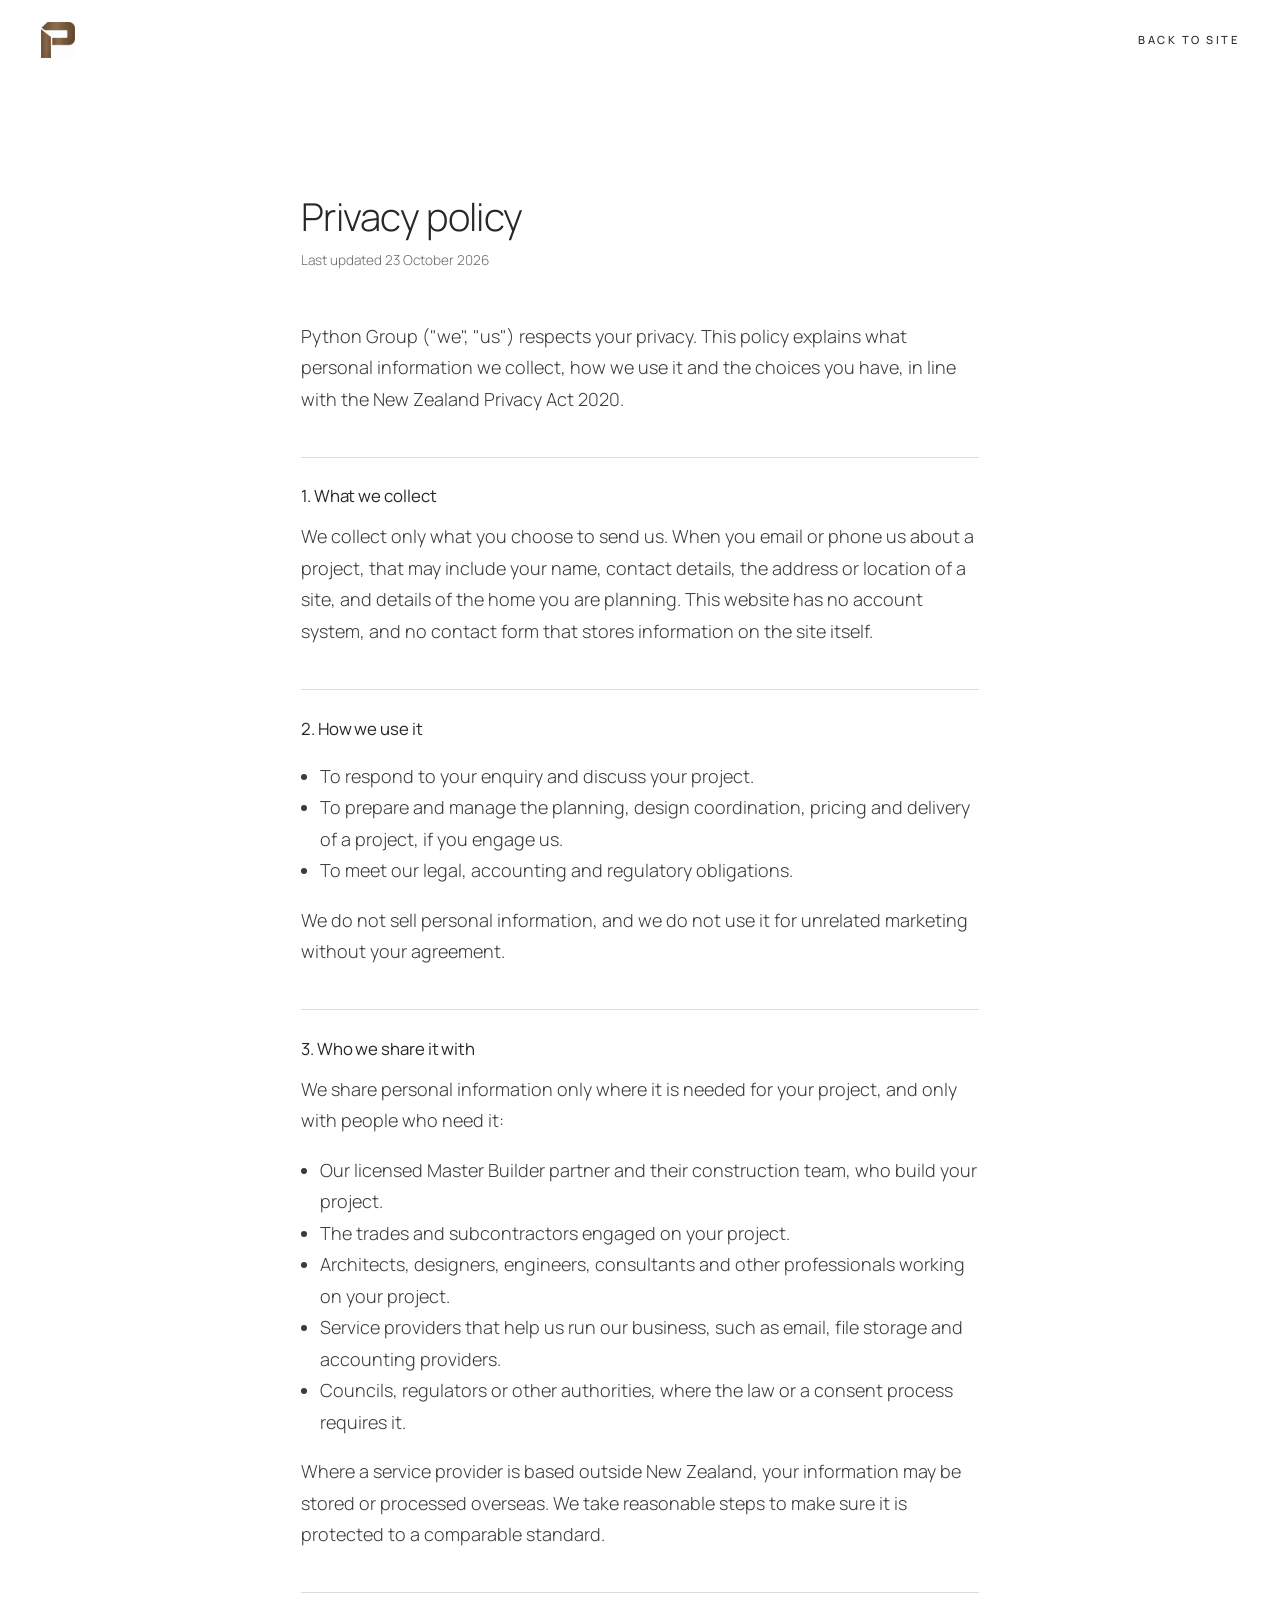
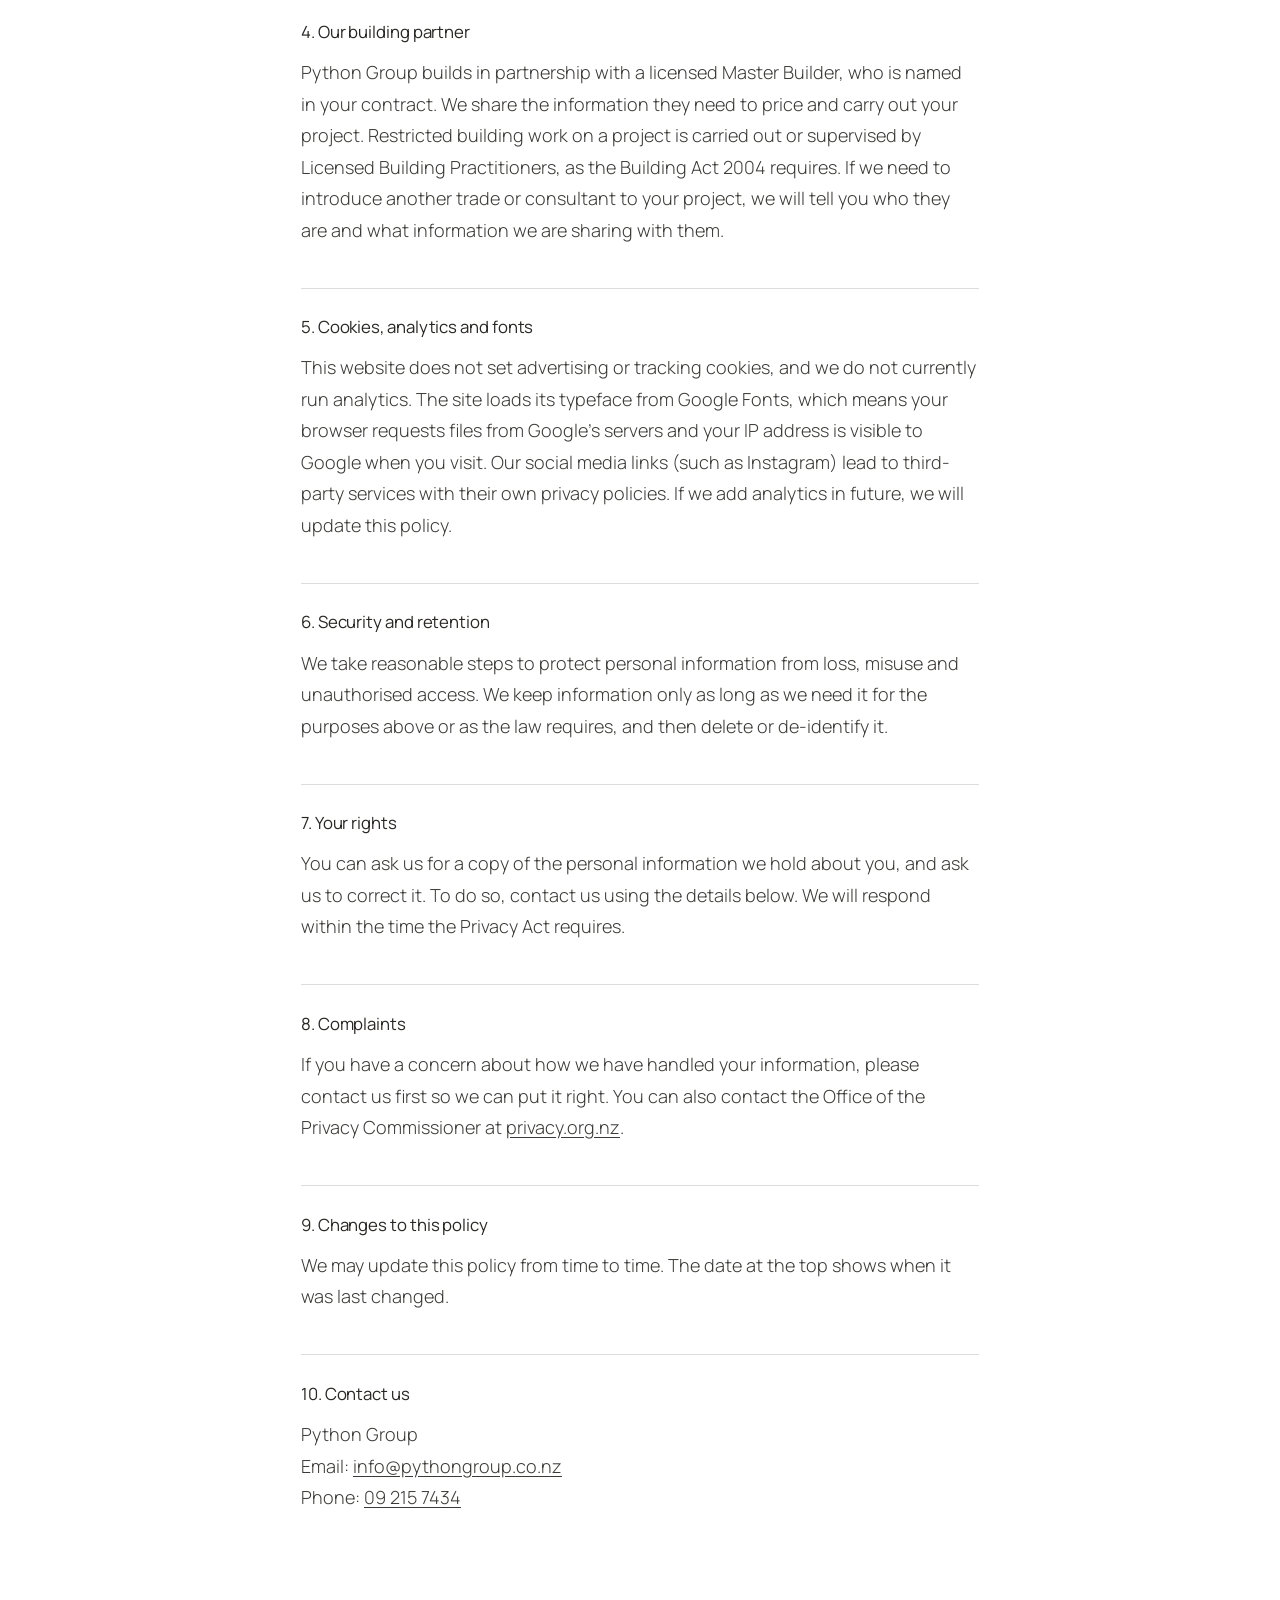
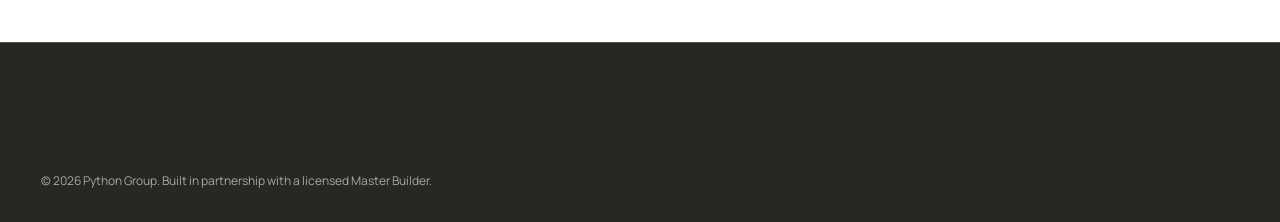
==== commit fd0c8759: "Add files via upload" ====
--- a/privacy.html
+++ b/privacy.html
@@ -38,7 +38,7 @@
     <h2>3. Who we share it with</h2>
     <p>We share personal information only where it is needed for your project, and only with people who need it:</p>
     <ul>
-      <li>Our Head of Construction, a licensed Master Builder, and our construction team.</li>
+      <li>Our licensed Master Builder partner and their construction team, who build your project.</li>
       <li>The trades and subcontractors engaged on your project.</li>
       <li>Architects, designers, engineers, consultants and other professionals working on your project.</li>
       <li>Service providers that help us run our business, such as email, file storage and accounting providers.</li>
@@ -46,8 +46,8 @@
     </ul>
     <p>Where a service provider is based outside New Zealand, your information may be stored or processed overseas. We take reasonable steps to make sure it is protected to a comparable standard.</p>
 
-    <h2>4. Our builder</h2>
-    <p>Python Group's construction is led by our own Head of Construction, a licensed Master Builder. Restricted building work on a project is carried out or supervised by Licensed Building Practitioners, as the Building Act 2004 requires. If we need to introduce another trade or consultant to your project, we will tell you who they are and what information we are sharing with them.</p>
+    <h2>4. Our building partner</h2>
+    <p>Python Group builds in partnership with a licensed Master Builder, who is named in your contract. We share the information they need to price and carry out your project. Restricted building work on a project is carried out or supervised by Licensed Building Practitioners, as the Building Act 2004 requires. If we need to introduce another trade or consultant to your project, we will tell you who they are and what information we are sharing with them.</p>
 
     <h2>5. Cookies, analytics and fonts</h2>
     <p>This website does not set advertising or tracking cookies, and we do not currently run analytics. The site loads its typeface from Google Fonts, which means your browser requests files from Google's servers and your IP address is visible to Google when you visit. Our social media links (such as Instagram) lead to third-party services with their own privacy policies. If we add analytics in future, we will update this policy.</p>
@@ -69,7 +69,7 @@
   </main>
   <footer class="site-footer dark">
     <div class="wrap">
-      <p class="site-footer__legal" style="border-top:0">© 2026 Python Group. Led by our own Head of Construction, a licensed Master Builder.</p>
+      <p class="site-footer__legal" style="border-top:0">© 2026 Python Group. Built in partnership with a licensed Master Builder.</p>
     </div>
   </footer>
 </body>
--- a/styles.css
+++ b/styles.css
@@ -110,23 +110,25 @@
 /* 4. Opening sequence ------------------------------------------------------ */
 .intro { display: none; }
 .is-intro .intro {
-  display: grid; place-items: center; position: fixed; inset: 0; z-index: 200;
-  background: var(--white); clip-path: inset(0);
-}
-.intro__mark {
-  height: clamp(64px, 9vw, 96px); width: auto; mix-blend-mode: multiply;
-  opacity: 0; transform: translateY(14px);
-  animation: intro-in 1.1s .15s var(--ease) forwards;
-}
-.intro__line {
-  position: absolute; left: 50%; top: calc(50% + clamp(62px, 7vw, 88px));
-  width: min(180px, 34vw); height: 1px; background: var(--bronze);
-  transform: translateX(-50%) scaleX(0);
-  animation: intro-line 1.3s .35s var(--ease-io) forwards;
-}
-.intro.is-leaving { clip-path: inset(0 0 100% 0); transition: clip-path 1.15s var(--ease-io); }
-@keyframes intro-in { to { opacity: 1; transform: none; } }
-@keyframes intro-line { to { transform: translateX(-50%) scaleX(1); } }
+  display: block; position: fixed; inset: 0; z-index: 200; cursor: pointer;
+  background: var(--charcoal); color: var(--white); text-align: center;
+  transition: opacity .9s cubic-bezier(.4, 0, .2, 1);
+}
+.intro.is-leaving { opacity: 0; pointer-events: none; }
+.intro__mark { position: absolute; top: 50%; left: 50%; transform: translate(-50%, -50%); width: auto; opacity: 0; transition: opacity 1s cubic-bezier(.4, 0, .2, 1); }
+.intro__big { height: clamp(84px, 11vw, 132px); }
+.intro__small { height: clamp(34px, 3.6vw, 48px); }
+.intro.s1 .intro__big, .intro.s4 .intro__small { opacity: 1; }
+.intro__phrase {
+  position: absolute; top: 50%; left: 50%; transform: translate(-50%, -50%); display: flex; align-items: baseline; gap: .8em;
+  font-size: clamp(.85rem, 1.5vw, 1.3rem); font-weight: 300; letter-spacing: .3em; text-transform: uppercase; line-height: 1; white-space: nowrap;
+  opacity: 0; transition: opacity 1.1s cubic-bezier(.4, 0, .2, 1);
+}
+.intro.s2 .intro__phrase { opacity: 1; }
+.intro__phrase span { display: block; will-change: transform; margin-right: -.3em; transition: transform 1.6s cubic-bezier(.77, 0, .175, 1); }
+.intro__phrase span:first-child { transform: translate3d(var(--lx, -30vw), 0, 0); }
+.intro__phrase span:last-child { transform: translate3d(var(--rx, 30vw), 0, 0); }
+.intro.s3 .intro__phrase span { transform: translate3d(0, 0, 0); }
 
 /* 5. Header + menu --------------------------------------------------------- */
 .site-header {
@@ -644,3 +646,6 @@
   .site-footer__about { justify-self: start; text-align: left; align-items: flex-start; }
   .site-footer__about .site-footer__lbp { margin-left: 0; }
 }
+
+/* Mobile header: P centred, Menu only (Enquire lives in the menu and contact section) */
+@media (max-width: 720px) { .site-header .site-header__actions .link-quiet { display: none; } }
